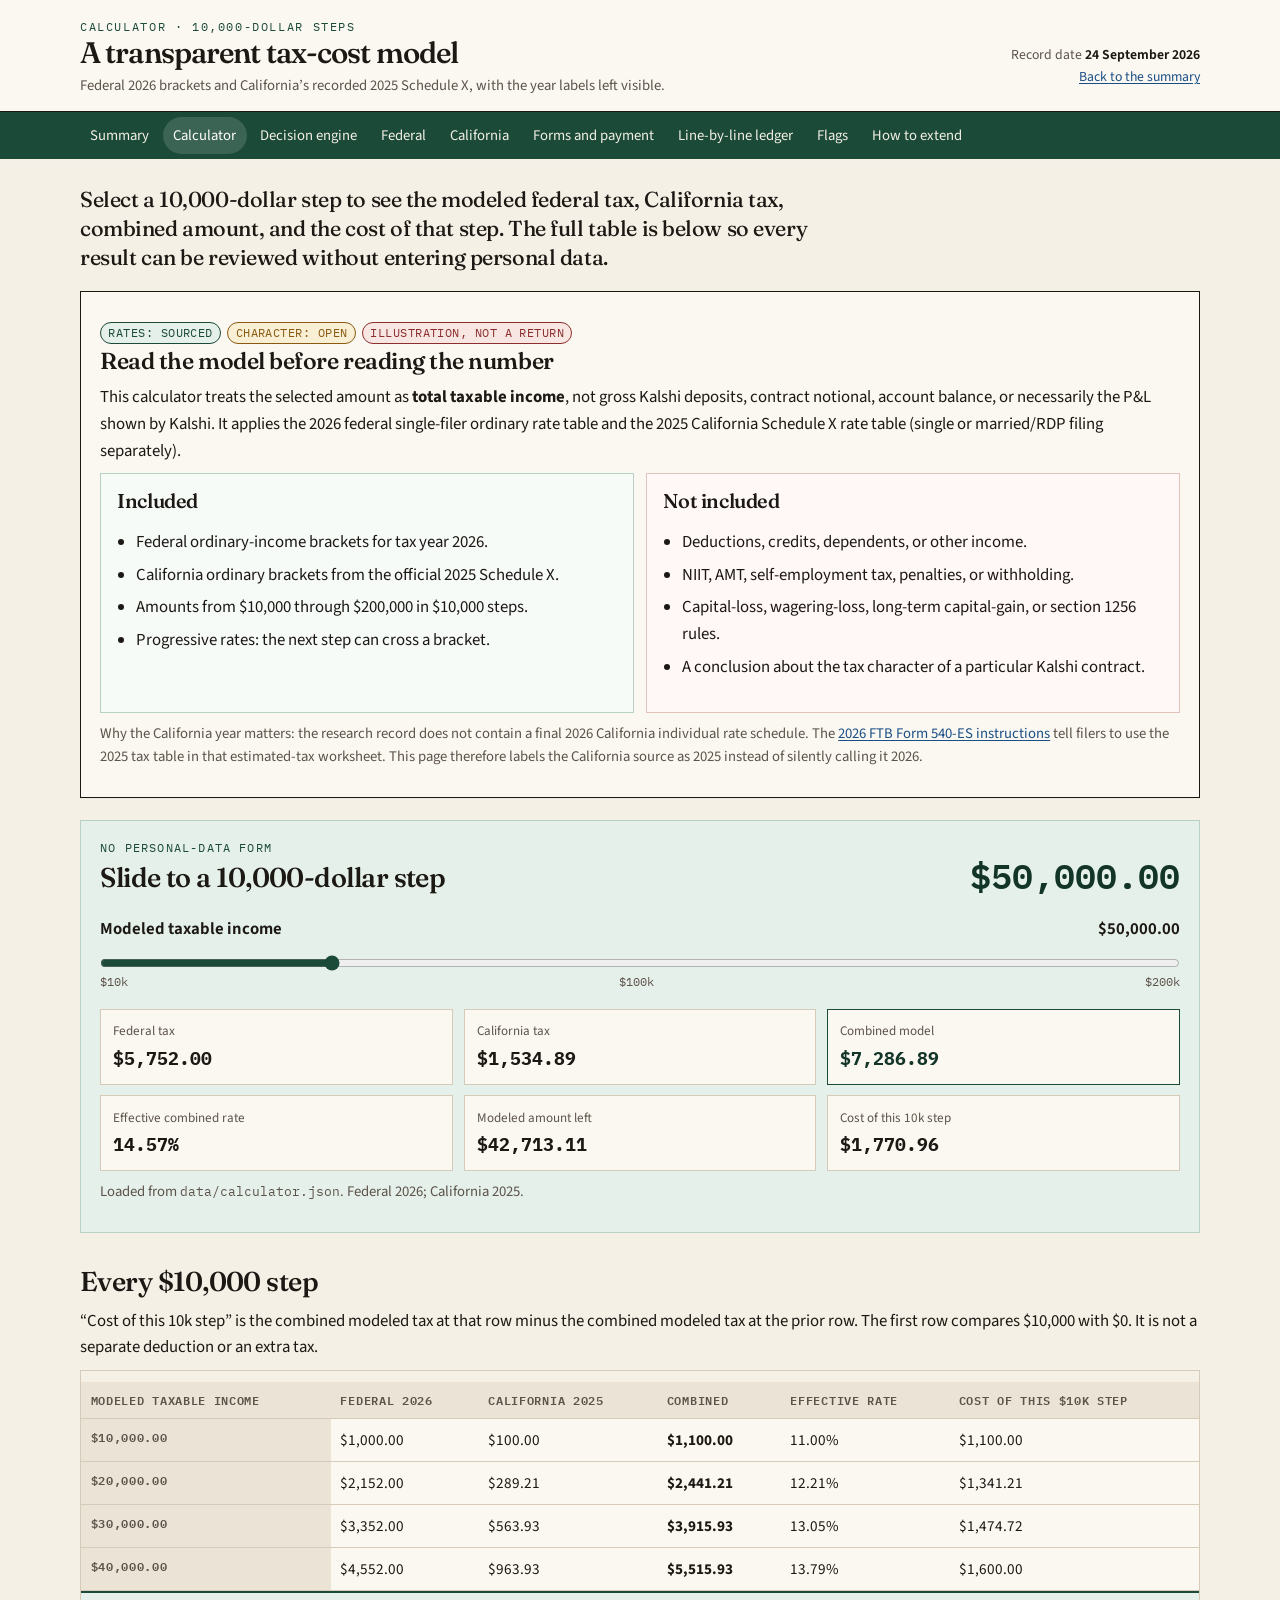
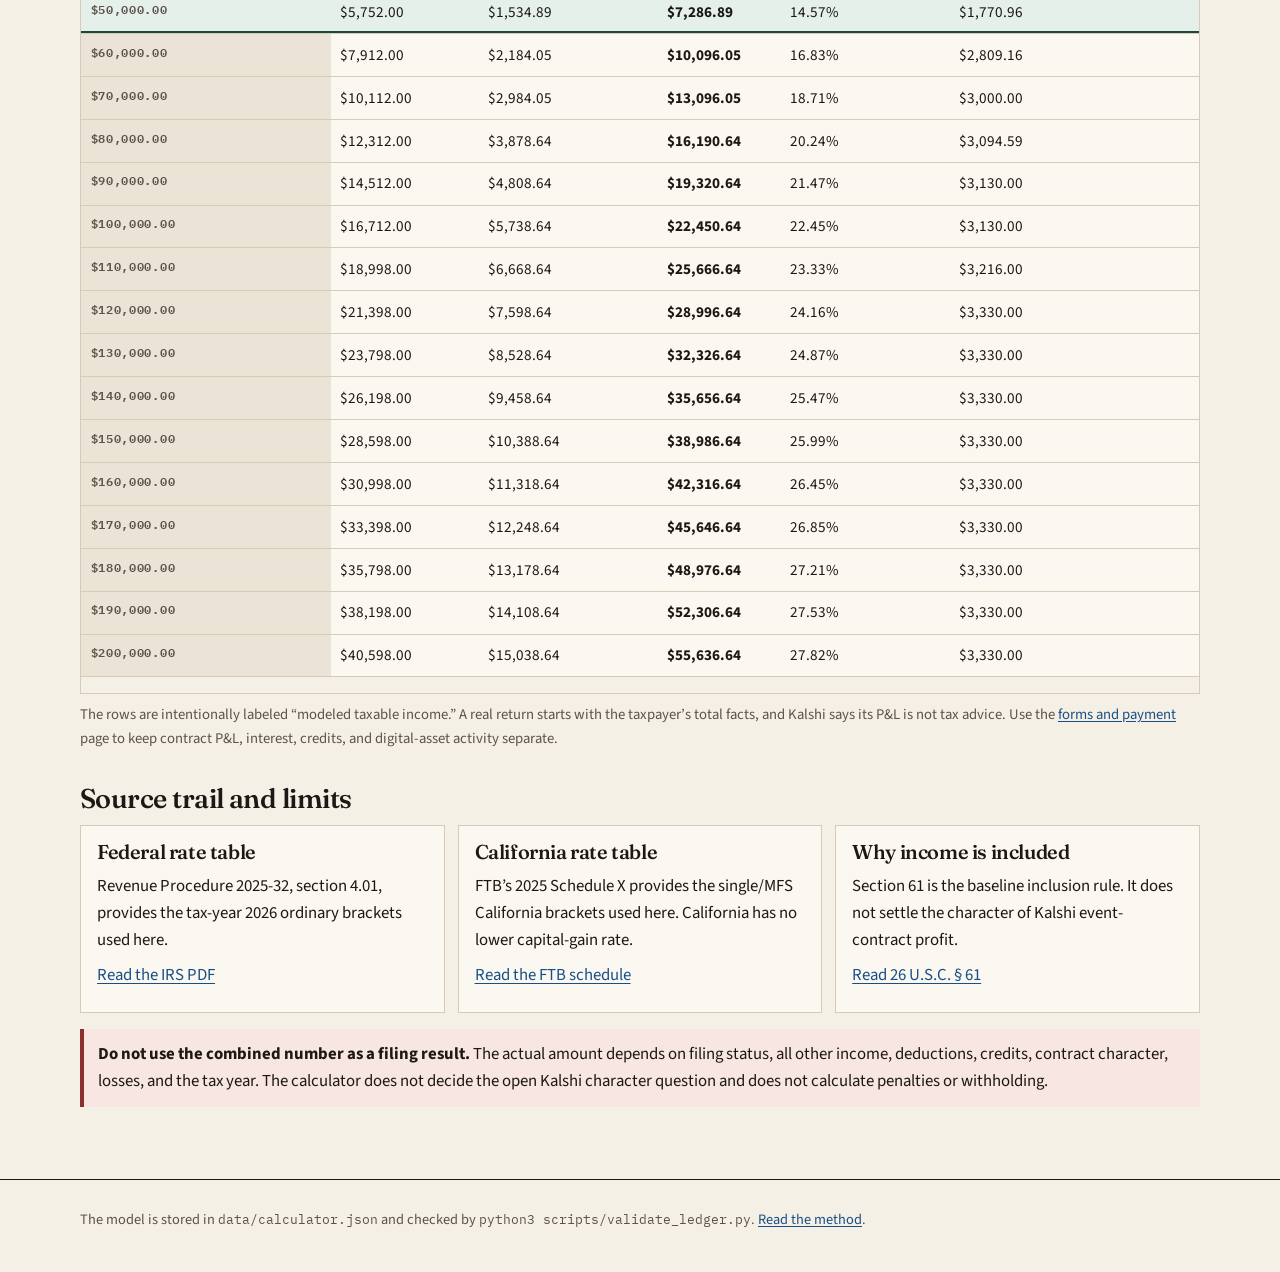
==== calculator.html @ 5991232c "Add sourced $10k tax cost calculator Co-authored-by: arena-agent <297053741+arena-agent@users.norepl" ====
<!DOCTYPE html>
<html lang="en">
<head>
  <meta charset="utf-8">
  <meta name="viewport" content="width=device-width, initial-scale=1">
  <title>Tax cost calculator — TAXKALSHI</title>
  <meta name="description" content="A transparent 10,000-dollar step model of federal and California tax on modeled taxable income from 10,000 through 200,000 dollars, sourced to IRS and California FTB rate tables.">
  <link rel="icon" href="assets/favicon.svg" type="image/svg+xml">
  <link rel="preconnect" href="https://fonts.googleapis.com">
  <link rel="preconnect" href="https://fonts.gstatic.com" crossorigin>
  <link href="https://fonts.googleapis.com/css2?family=Fraunces:opsz,wght@9..144,460;9..144,560&family=IBM+Plex+Mono:wght@400;600&family=Source+Sans+3:wght@400;600;700&display=swap" rel="stylesheet">
  <link rel="stylesheet" href="assets/site.css">
</head>
<body data-page="calculator">
  <a class="skip" href="#main">Skip to content</a>
  <header class="mast">
    <div class="mast-inner">
      <a class="brand" href="index.html">
        <p class="brand-kicker">Calculator · 10,000-dollar steps</p>
        <p class="brand-title">A transparent tax-cost model</p>
        <small>Federal 2026 brackets and California’s recorded 2025 Schedule X, with the year labels left visible.</small>
      </a>
      <p class="record">Record date <strong>24 September 2026</strong><br><a href="index.html">Back to the summary</a></p>
    </div>
  </header>
  <nav class="nav" aria-label="Primary">
    <div class="nav-inner">
      <a href="index.html" data-page="summary">Summary</a>
      <a href="calculator.html" data-page="calculator">Calculator</a>
      <a href="engine.html" data-page="engine">Decision engine</a>
      <a href="federal.html" data-page="federal">Federal</a>
      <a href="california.html" data-page="california">California</a>
      <a href="reporting.html" data-page="reporting">Forms and payment</a>
      <a href="ledger.html" data-page="ledger">Line-by-line ledger</a>
      <a href="flags.html" data-page="flags">Flags</a>
      <a href="method.html" data-page="method">How to extend</a>
    </div>
  </nav>
  <main id="main" class="wrap">
    <p class="lede">Select a 10,000-dollar step to see the modeled federal tax, California tax, combined amount, and the cost of that step. The full table is below so every result can be reviewed without entering personal data.</p>

    <section class="answer" aria-labelledby="model-title">
      <p class="chips"><span class="chip chip-settled">Rates: sourced</span><span class="chip chip-open">Character: open</span><span class="chip chip-flag">Illustration, not a return</span></p>
      <h2 id="model-title">Read the model before reading the number</h2>
      <p>This calculator treats the selected amount as <strong>total taxable income</strong>, not gross Kalshi deposits, contract notional, account balance, or necessarily the P&amp;L shown by Kalshi. It applies the 2026 federal single-filer ordinary rate table and the 2025 California Schedule X rate table (single or married/RDP filing separately).</p>
      <div class="grid-2">
        <div class="card card-settled"><h3>Included</h3><ul class="clean"><li>Federal ordinary-income brackets for tax year 2026.</li><li>California ordinary brackets from the official 2025 Schedule X.</li><li>Amounts from $10,000 through $200,000 in $10,000 steps.</li><li>Progressive rates: the next step can cross a bracket.</li></ul></div>
        <div class="card card-flag"><h3>Not included</h3><ul class="clean"><li>Deductions, credits, dependents, or other income.</li><li>NIIT, AMT, self-employment tax, penalties, or withholding.</li><li>Capital-loss, wagering-loss, long-term capital-gain, or section 1256 rules.</li><li>A conclusion about the tax character of a particular Kalshi contract.</li></ul></div>
      </div>
      <p class="small muted">Why the California year matters: the research record does not contain a final 2026 California individual rate schedule. The <a href="https://www.ftb.ca.gov/forms/2026/2026-540-es-instructions.html">2026 FTB Form 540-ES instructions</a> tell filers to use the 2025 tax table in that estimated-tax worksheet. This page therefore labels the California source as 2025 instead of silently calling it 2026.</p>
    </section>

    <section class="calculator-panel" data-tax-calculator aria-labelledby="selected-title">
      <div class="calculator-head">
        <div>
          <p class="eyebrow">No personal-data form</p>
          <h2 id="selected-title">Slide to a 10,000-dollar step</h2>
        </div>
        <output class="selected-amount" data-selected-amount aria-live="polite">$50,000</output>
      </div>
      <label class="range-label" for="tax-step">Modeled taxable income <span data-selected-label>$50,000</span></label>
      <input id="tax-step" data-amount-slider type="range" min="1" max="20" step="1" value="5">
      <div class="range-scale" aria-hidden="true"><span>$10k</span><span>$100k</span><span>$200k</span></div>
      <div class="metric-grid">
        <div class="metric"><span>Federal tax</span><strong data-federal-tax>$5,752.00</strong></div>
        <div class="metric"><span>California tax</span><strong data-california-tax>$1,534.89</strong></div>
        <div class="metric metric-total"><span>Combined model</span><strong data-combined-tax>$7,286.89</strong></div>
        <div class="metric"><span>Effective combined rate</span><strong data-effective-rate>14.57%</strong></div>
        <div class="metric"><span>Modeled amount left</span><strong data-after-tax>$42,713.11</strong></div>
        <div class="metric"><span>Cost of this 10k step</span><strong data-step-cost>$1,770.96</strong></div>
      </div>
      <p class="small muted" data-calculator-status>Loading the rate table from <code>data/calculator.json</code>…</p>
    </section>

    <h2>Every $10,000 step</h2>
    <p>“Cost of this 10k step” is the combined modeled tax at that row minus the combined modeled tax at the prior row. The first row compares $10,000 with $0. It is not a separate deduction or an extra tax.</p>
    <div class="table-wrap">
      <table class="calculator-table">
        <caption class="sr-only">Modeled tax by taxable income amount</caption>
        <thead><tr><th scope="col">Modeled taxable income</th><th scope="col">Federal 2026</th><th scope="col">California 2025</th><th scope="col">Combined</th><th scope="col">Effective rate</th><th scope="col">Cost of this $10k step</th></tr></thead>
        <tbody data-tax-table>
          <tr data-amount-row data-amount="10000"><th scope="row">$10,000.00</th><td>$1,000.00</td><td>$100.00</td><td><strong>$1,100.00</strong></td><td>11.00%</td><td>$1,100.00</td></tr>
          <tr data-amount-row data-amount="20000"><th scope="row">$20,000.00</th><td>$2,152.00</td><td>$289.21</td><td><strong>$2,441.21</strong></td><td>12.21%</td><td>$1,341.21</td></tr>
          <tr data-amount-row data-amount="30000"><th scope="row">$30,000.00</th><td>$3,352.00</td><td>$563.93</td><td><strong>$3,915.93</strong></td><td>13.05%</td><td>$1,474.72</td></tr>
          <tr data-amount-row data-amount="40000"><th scope="row">$40,000.00</th><td>$4,552.00</td><td>$963.93</td><td><strong>$5,515.93</strong></td><td>13.79%</td><td>$1,600.00</td></tr>
          <tr data-amount-row data-amount="50000"><th scope="row">$50,000.00</th><td>$5,752.00</td><td>$1,534.89</td><td><strong>$7,286.89</strong></td><td>14.57%</td><td>$1,770.96</td></tr>
          <tr data-amount-row data-amount="60000"><th scope="row">$60,000.00</th><td>$7,912.00</td><td>$2,184.05</td><td><strong>$10,096.05</strong></td><td>16.83%</td><td>$2,809.16</td></tr>
          <tr data-amount-row data-amount="70000"><th scope="row">$70,000.00</th><td>$10,112.00</td><td>$2,984.05</td><td><strong>$13,096.05</strong></td><td>18.71%</td><td>$3,000.00</td></tr>
          <tr data-amount-row data-amount="80000"><th scope="row">$80,000.00</th><td>$12,312.00</td><td>$3,878.64</td><td><strong>$16,190.64</strong></td><td>20.24%</td><td>$3,094.59</td></tr>
          <tr data-amount-row data-amount="90000"><th scope="row">$90,000.00</th><td>$14,512.00</td><td>$4,808.64</td><td><strong>$19,320.64</strong></td><td>21.47%</td><td>$3,130.00</td></tr>
          <tr data-amount-row data-amount="100000"><th scope="row">$100,000.00</th><td>$16,712.00</td><td>$5,738.64</td><td><strong>$22,450.64</strong></td><td>22.45%</td><td>$3,130.00</td></tr>
          <tr data-amount-row data-amount="110000"><th scope="row">$110,000.00</th><td>$18,998.00</td><td>$6,668.64</td><td><strong>$25,666.64</strong></td><td>23.33%</td><td>$3,216.00</td></tr>
          <tr data-amount-row data-amount="120000"><th scope="row">$120,000.00</th><td>$21,398.00</td><td>$7,598.64</td><td><strong>$28,996.64</strong></td><td>24.16%</td><td>$3,330.00</td></tr>
          <tr data-amount-row data-amount="130000"><th scope="row">$130,000.00</th><td>$23,798.00</td><td>$8,528.64</td><td><strong>$32,326.64</strong></td><td>24.87%</td><td>$3,330.00</td></tr>
          <tr data-amount-row data-amount="140000"><th scope="row">$140,000.00</th><td>$26,198.00</td><td>$9,458.64</td><td><strong>$35,656.64</strong></td><td>25.47%</td><td>$3,330.00</td></tr>
          <tr data-amount-row data-amount="150000"><th scope="row">$150,000.00</th><td>$28,598.00</td><td>$10,388.64</td><td><strong>$38,986.64</strong></td><td>25.99%</td><td>$3,330.00</td></tr>
          <tr data-amount-row data-amount="160000"><th scope="row">$160,000.00</th><td>$30,998.00</td><td>$11,318.64</td><td><strong>$42,316.64</strong></td><td>26.45%</td><td>$3,330.00</td></tr>
          <tr data-amount-row data-amount="170000"><th scope="row">$170,000.00</th><td>$33,398.00</td><td>$12,248.64</td><td><strong>$45,646.64</strong></td><td>26.85%</td><td>$3,330.00</td></tr>
          <tr data-amount-row data-amount="180000"><th scope="row">$180,000.00</th><td>$35,798.00</td><td>$13,178.64</td><td><strong>$48,976.64</strong></td><td>27.21%</td><td>$3,330.00</td></tr>
          <tr data-amount-row data-amount="190000"><th scope="row">$190,000.00</th><td>$38,198.00</td><td>$14,108.64</td><td><strong>$52,306.64</strong></td><td>27.53%</td><td>$3,330.00</td></tr>
          <tr data-amount-row data-amount="200000"><th scope="row">$200,000.00</th><td>$40,598.00</td><td>$15,038.64</td><td><strong>$55,636.64</strong></td><td>27.82%</td><td>$3,330.00</td></tr>
        </tbody>
      </table>
    </div>
    <p class="small muted">The rows are intentionally labeled “modeled taxable income.” A real return starts with the taxpayer’s total facts, and Kalshi says its P&amp;L is not tax advice. Use the <a href="reporting.html">forms and payment</a> page to keep contract P&amp;L, interest, credits, and digital-asset activity separate.</p>

    <h2>Source trail and limits</h2>
    <div class="grid-3">
      <article class="card"><h3>Federal rate table</h3><p>Revenue Procedure 2025-32, section 4.01, provides the tax-year 2026 ordinary brackets used here.</p><p><a href="https://www.irs.gov/pub/irs-drop/rp-25-32.pdf">Read the IRS PDF</a></p></article>
      <article class="card"><h3>California rate table</h3><p>FTB’s 2025 Schedule X provides the single/MFS California brackets used here. California has no lower capital-gain rate.</p><p><a href="https://www.ftb.ca.gov/forms/2025/2025-540-tax-rate-schedules.pdf">Read the FTB schedule</a></p></article>
      <article class="card"><h3>Why income is included</h3><p>Section 61 is the baseline inclusion rule. It does not settle the character of Kalshi event-contract profit.</p><p><a href="https://www.law.cornell.edu/uscode/text/26/61">Read 26 U.S.C. § 61</a></p></article>
    </div>
    <div class="callout callout-red"><strong>Do not use the combined number as a filing result.</strong> The actual amount depends on filing status, all other income, deductions, credits, contract character, losses, and the tax year. The calculator does not decide the open Kalshi character question and does not calculate penalties or withholding.</div>
  </main>
  <footer class="site"><div class="footer-inner"><p>The model is stored in <code>data/calculator.json</code> and checked by <code>python3 scripts/validate_ledger.py</code>. <a href="method.html">Read the method</a>.</p></div></footer>
  <script src="assets/site.js"></script>
</body>
</html>
---- assets/site.css ----
:root {
  --paper: #f4f0e6;
  --paper-2: #ebe4d6;
  --card: #fbf8f2;
  --ink: #1c1814;
  --muted: #5c534a;
  --rule: #d5cbb8;
  --rule-strong: #1c1814;
  --green: #1b4a38;
  --green-ink: #123528;
  --green-soft: #e5f0ea;
  --amber: #8a5a10;
  --amber-soft: #f8efd4;
  --red: #8b2e2e;
  --red-soft: #f7e6e2;
  --blue: #1d3f66;
  --link: #1a4f86;
  --shadow: 0 1px 0 rgba(28, 24, 20, 0.04);
  --serif: "Fraunces", "Iowan Old Style", "Palatino Linotype", Palatino, Georgia, serif;
  --sans: "Source Sans 3", "Segoe UI", Helvetica, Arial, sans-serif;
  --mono: "IBM Plex Mono", "ui-monospace", "SFMono-Regular", Menlo, Consolas, monospace;
  --max: 1120px;
  --narrow: 760px;
}

* { box-sizing: border-box; }
html { scroll-behavior: smooth; }
body {
  margin: 0;
  background:
    linear-gradient(180deg, rgba(255,255,255,0.35), transparent 180px),
    var(--paper);
  color: var(--ink);
  font-family: var(--sans);
  font-size: 1.05rem;
  line-height: 1.6;
}
img { max-width: 100%; }
a { color: var(--link); text-underline-offset: 0.16em; }
a:hover { color: var(--green-ink); }
:focus-visible {
  outline: 2px solid var(--green);
  outline-offset: 3px;
}

.skip {
  position: absolute;
  left: 0.75rem;
  top: -3rem;
  background: var(--ink);
  color: var(--paper);
  padding: 0.4rem 0.7rem;
  z-index: 20;
}
.skip:focus { top: 0.75rem; }

.mast {
  border-bottom: 1px solid var(--rule-strong);
  background: var(--card);
}
.mast-inner, .nav-inner, .wrap {
  width: min(var(--max), calc(100% - 2rem));
  margin: 0 auto;
}
.mast-inner {
  display: flex;
  justify-content: space-between;
  gap: 1rem;
  align-items: flex-end;
  padding: 1.1rem 0 0.85rem;
}
.brand {
  text-decoration: none;
  color: inherit;
}
.brand-kicker {
  font-family: var(--mono);
  font-size: 0.72rem;
  letter-spacing: 0.14em;
  text-transform: uppercase;
  color: var(--green);
  margin: 0 0 0.15rem;
}
.brand h1, .brand-title {
  font-family: var(--serif);
  font-weight: 560;
  font-size: 1.85rem;
  letter-spacing: -0.03em;
  margin: 0;
  line-height: 1;
}
.brand small {
  display: block;
  margin-top: 0.35rem;
  color: var(--muted);
  font-size: 0.92rem;
}
.record {
  text-align: right;
  font-size: 0.86rem;
  color: var(--muted);
}
.record strong { color: var(--ink); font-weight: 650; }

.nav {
  background: var(--green);
  color: #f4f0e6;
}
.nav-inner {
  display: flex;
  flex-wrap: wrap;
  gap: 0.15rem 0.2rem;
  padding: 0.35rem 0;
}
.nav a {
  color: #f4f0e6;
  text-decoration: none;
  font-size: 0.92rem;
  padding: 0.4rem 0.65rem;
  border-radius: 999px;
}
.nav a:hover, .nav a[aria-current="page"] {
  background: rgba(255,255,255,0.14);
  color: white;
}

.wrap { padding: 1.6rem 0 3.5rem; }
.lede {
  font-family: var(--serif);
  font-size: 1.35rem;
  font-weight: 460;
  line-height: 1.35;
  letter-spacing: -0.02em;
  max-width: 46rem;
  margin: 0 0 1.2rem;
}

.answer {
  background: var(--card);
  border: 1px solid var(--rule-strong);
  box-shadow: var(--shadow);
  padding: 1.15rem 1.2rem 1.2rem;
  margin: 0 0 1.4rem;
}
.answer h2 {
  font-family: var(--serif);
  font-size: 1.45rem;
  font-weight: 560;
  margin: 0 0 0.55rem;
  letter-spacing: -0.02em;
}
.chips { display: flex; flex-wrap: wrap; gap: 0.4rem; margin: 0.7rem 0 0.2rem; }
.chip, .status {
  display: inline-flex;
  align-items: center;
  gap: 0.35rem;
  font-family: var(--mono);
  font-size: 0.72rem;
  letter-spacing: 0.04em;
  text-transform: uppercase;
  border: 1px solid currentColor;
  padding: 0.12rem 0.45rem;
  border-radius: 999px;
  line-height: 1.4;
}
.status-settled, .chip-settled { color: var(--green); background: var(--green-soft); }
.status-open, .chip-open { color: var(--amber); background: var(--amber-soft); }
.status-flag, .chip-flag { color: var(--red); background: var(--red-soft); }
.status-supported { color: var(--blue); background: #e7eef6; }
.status-rejected { color: #5c534a; background: var(--paper-2); }

h2, h3, h4 { font-family: var(--serif); font-weight: 560; letter-spacing: -0.02em; line-height: 1.2; }
h2 { font-size: 1.7rem; margin: 2rem 0 0.6rem; }
h3 { font-size: 1.25rem; margin: 1.4rem 0 0.4rem; }
h4 { font-size: 1.05rem; margin: 1rem 0 0.3rem; }
p { margin: 0.55rem 0; }
.muted { color: var(--muted); }
.small { font-size: 0.92rem; }

.grid-2, .grid-3 {
  display: grid;
  gap: 0.8rem;
}
.grid-2 { grid-template-columns: repeat(2, minmax(0, 1fr)); }
.grid-3 { grid-template-columns: repeat(3, minmax(0, 1fr)); }
@media (max-width: 860px) {
  .grid-2, .grid-3 { grid-template-columns: 1fr; }
  .record { text-align: left; }
  .mast-inner { flex-direction: column; align-items: flex-start; }
}

.card {
  background: var(--card);
  border: 1px solid var(--rule);
  padding: 0.9rem 1rem;
}
.card h3 { margin-top: 0; }
.card-flag { border-color: #e2c2ba; background: #fff8f6; }
.card-open { border-color: #e4d3a8; background: #fffaf0; }
.card-settled { border-color: #b7d2c4; background: #f7fbf8; }

table {
  width: 100%;
  border-collapse: collapse;
  background: var(--card);
  font-size: 0.95rem;
  margin: 0.7rem 0 1rem;
}
th, td {
  text-align: left;
  vertical-align: top;
  border-bottom: 1px solid var(--rule);
  padding: 0.55rem 0.6rem;
}
th {
  font-family: var(--mono);
  font-size: 0.72rem;
  letter-spacing: 0.06em;
  text-transform: uppercase;
  color: var(--muted);
  background: var(--paper-2);
  font-weight: 600;
}
.table-wrap { overflow-x: auto; border: 1px solid var(--rule); }

blockquote {
  margin: 0.8rem 0;
  padding: 0.2rem 0 0.2rem 0.9rem;
  border-left: 3px solid var(--green);
  color: var(--ink);
}
blockquote p { margin: 0.3rem 0; }
cite { display: block; margin-top: 0.35rem; font-style: normal; font-size: 0.88rem; color: var(--muted); }

.seat {
  border-top: 1px solid var(--rule);
  padding: 0.8rem 0;
}
.seat-head {
  display: flex;
  justify-content: space-between;
  gap: 0.6rem;
  align-items: baseline;
  flex-wrap: wrap;
}
.seat-name { font-weight: 700; }
.vote {
  font-family: var(--mono);
  font-size: 0.75rem;
  letter-spacing: 0.05em;
  text-transform: uppercase;
}
.vote-agree { color: var(--green); }
.vote-dissent { color: var(--red); }
.vote-insufficient { color: var(--amber); }
.vote-open { color: var(--muted); }

.callout {
  border-left: 4px solid var(--amber);
  background: var(--amber-soft);
  padding: 0.75rem 0.9rem;
  margin: 1rem 0;
}
.callout-red { border-left-color: var(--red); background: var(--red-soft); }
.callout-green { border-left-color: var(--green); background: var(--green-soft); }

ol.steps, ul.clean { padding-left: 1.15rem; }
ul.clean li, ol.steps li { margin: 0.35rem 0; }

footer.site {
  border-top: 1px solid var(--rule-strong);
  padding: 1.2rem 0 2rem;
  color: var(--muted);
  font-size: 0.9rem;
}
.footer-inner { width: min(var(--max), calc(100% - 2rem)); margin: 0 auto; }

code, .mono { font-family: var(--mono); font-size: 0.88em; }
.toc {
  display: flex;
  flex-wrap: wrap;
  gap: 0.4rem 0.8rem;
  margin: 0.4rem 0 1rem;
  font-size: 0.92rem;
}
hr.rule { border: 0; border-top: 1px solid var(--rule); margin: 1.4rem 0; }

.feed-item {
  display: grid;
  grid-template-columns: 7.2rem 1fr;
  gap: 0.8rem;
  border-top: 1px solid var(--rule);
  padding: 0.7rem 0;
}
.feed-date { font-family: var(--mono); font-size: 0.8rem; color: var(--muted); }
@media (max-width: 640px) {
  .feed-item { grid-template-columns: 1fr; gap: 0.15rem; }
}

.filter-row { display: flex; flex-wrap: wrap; gap: 0.4rem; margin: 0.6rem 0 1rem; }
.filter-row button, .btn {
  font: inherit;
  background: var(--card);
  border: 1px solid var(--rule-strong);
  padding: 0.28rem 0.6rem;
  cursor: pointer;
  color: var(--ink);
}
.filter-row button[aria-pressed="true"], .btn-on {
  background: var(--green);
  color: #f4f0e6;
  border-color: var(--green);
}
input[type="search"] {
  font: inherit;
  padding: 0.4rem 0.55rem;
  border: 1px solid var(--rule-strong);
  background: white;
  width: min(100%, 28rem);
}

.disclaimer {
  font-size: 0.9rem;
  color: var(--muted);
  border-top: 1px solid var(--rule);
  margin-top: 1.5rem;
  padding-top: 0.8rem;
}

/* Calculator */
.eyebrow {
  margin: 0 0 0.15rem;
  color: var(--green);
  font-family: var(--mono);
  font-size: 0.74rem;
  letter-spacing: 0.1em;
  text-transform: uppercase;
}
.calculator-panel {
  background: var(--green-soft);
  border: 1px solid #b7d2c4;
  padding: 1.15rem 1.2rem 1.25rem;
  margin: 1.4rem 0 1.8rem;
}
.calculator-head {
  display: flex;
  align-items: end;
  justify-content: space-between;
  gap: 1rem;
}
.calculator-head h2 { margin-top: 0; }
.selected-amount {
  color: var(--green-ink);
  font-family: var(--mono);
  font-size: clamp(1.45rem, 4vw, 2.2rem);
  font-weight: 600;
  white-space: nowrap;
}
.range-label {
  display: flex;
  justify-content: space-between;
  gap: 1rem;
  font-weight: 650;
  margin: 0.8rem 0 0.2rem;
}
[data-amount-slider] {
  display: block;
  width: 100%;
  accent-color: var(--green);
  cursor: pointer;
  margin: 0.8rem 0 0.1rem;
}
.range-scale {
  display: flex;
  justify-content: space-between;
  color: var(--muted);
  font-family: var(--mono);
  font-size: 0.72rem;
}
.metric-grid {
  display: grid;
  grid-template-columns: repeat(3, minmax(0, 1fr));
  gap: 0.65rem;
  margin-top: 1.1rem;
}
.metric {
  background: var(--card);
  border: 1px solid var(--rule);
  padding: 0.7rem 0.75rem;
  min-width: 0;
}
.metric span {
  display: block;
  color: var(--muted);
  font-size: 0.82rem;
}
.metric strong {
  display: block;
  color: var(--ink);
  font-family: var(--mono);
  font-size: 1.1rem;
  margin-top: 0.15rem;
}
.metric-total { border-color: var(--green); }
.metric-total strong { color: var(--green-ink); }
.calculator-table tr.is-selected td,
.calculator-table tr.is-selected th {
  background: var(--green-soft);
  box-shadow: inset 0 2px 0 var(--green), inset 0 -2px 0 var(--green);
}
.calculator-table td, .calculator-table th { white-space: nowrap; }
.sr-only {
  position: absolute;
  width: 1px;
  height: 1px;
  padding: 0;
  margin: -1px;
  overflow: hidden;
  clip: rect(0, 0, 0, 0);
  white-space: nowrap;
  border: 0;
}
@media (max-width: 760px) {
  .metric-grid { grid-template-columns: repeat(2, minmax(0, 1fr)); }
}
@media (max-width: 480px) {
  .calculator-head { align-items: flex-start; flex-direction: column; gap: 0.2rem; }
  .range-label { display: block; }
  .range-label span { display: block; font-family: var(--mono); font-size: 0.9rem; margin-top: 0.15rem; }
  .metric-grid { grid-template-columns: 1fr; }
}
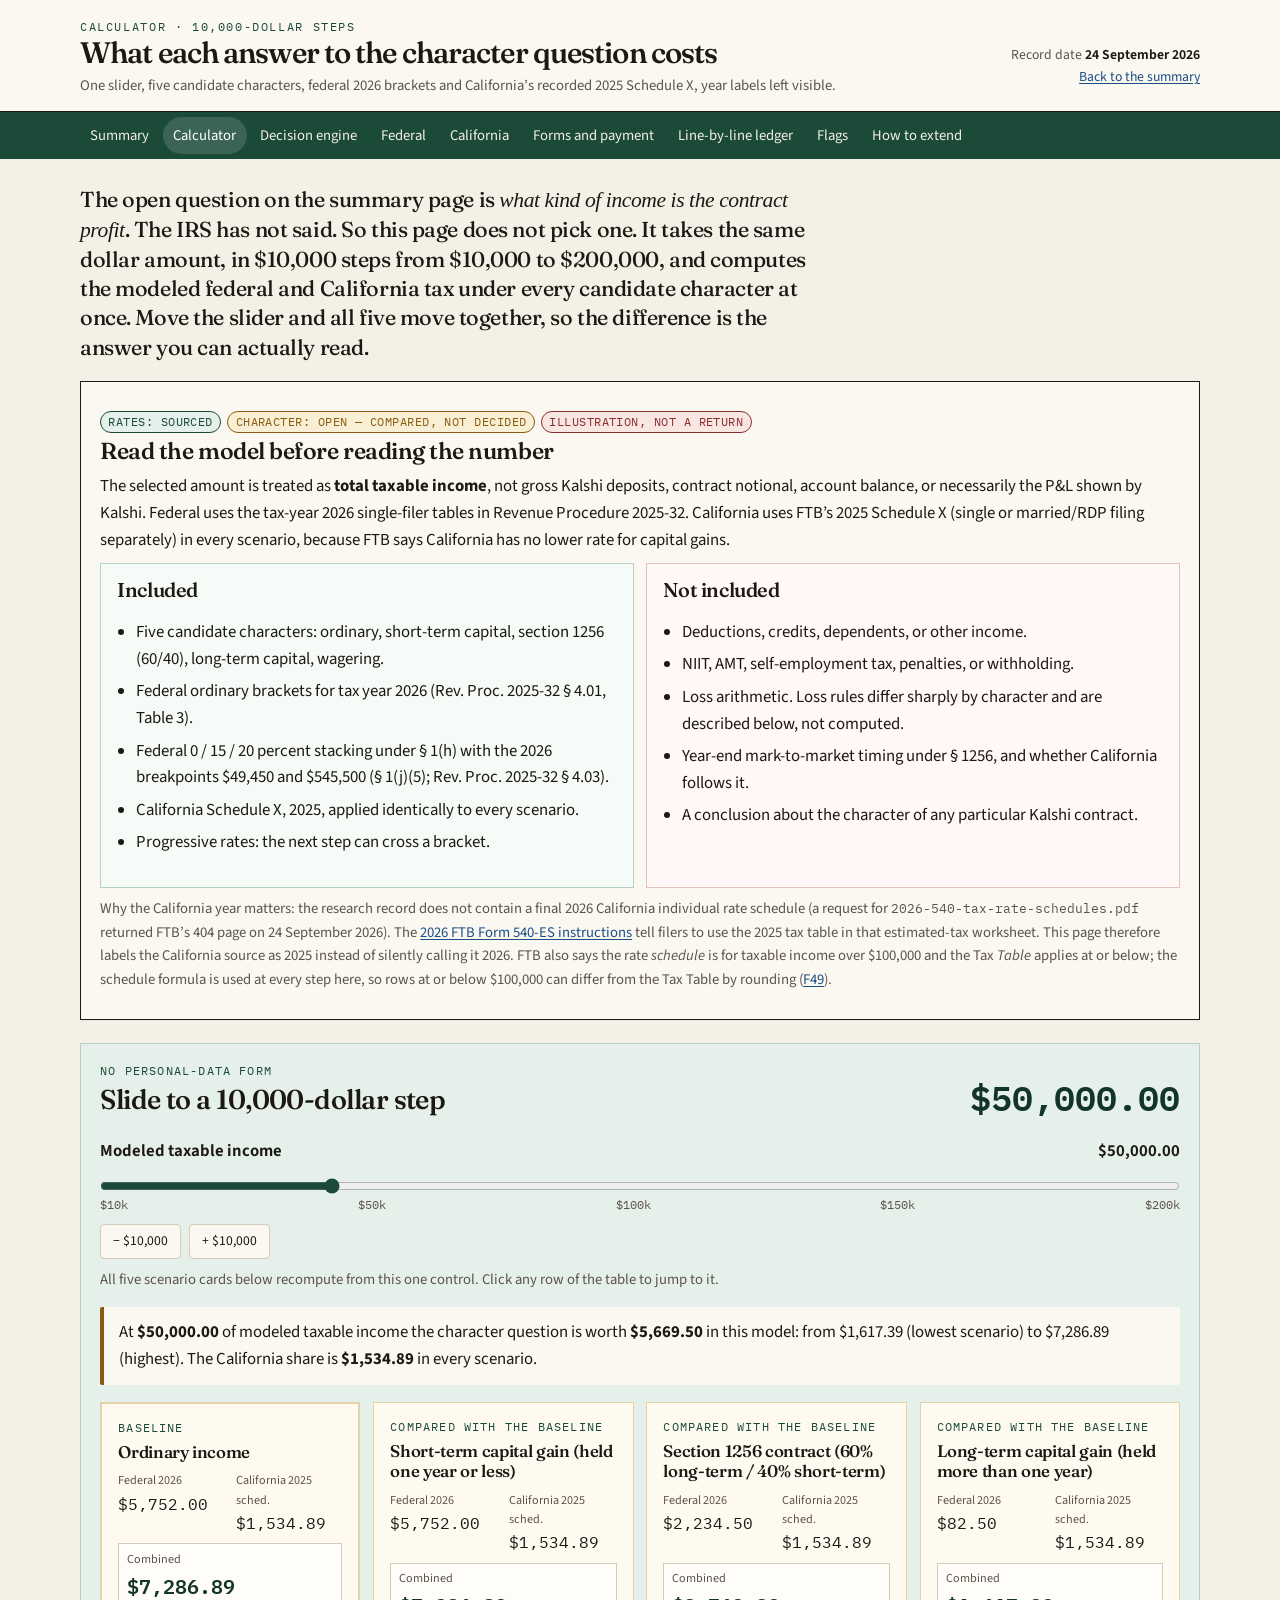
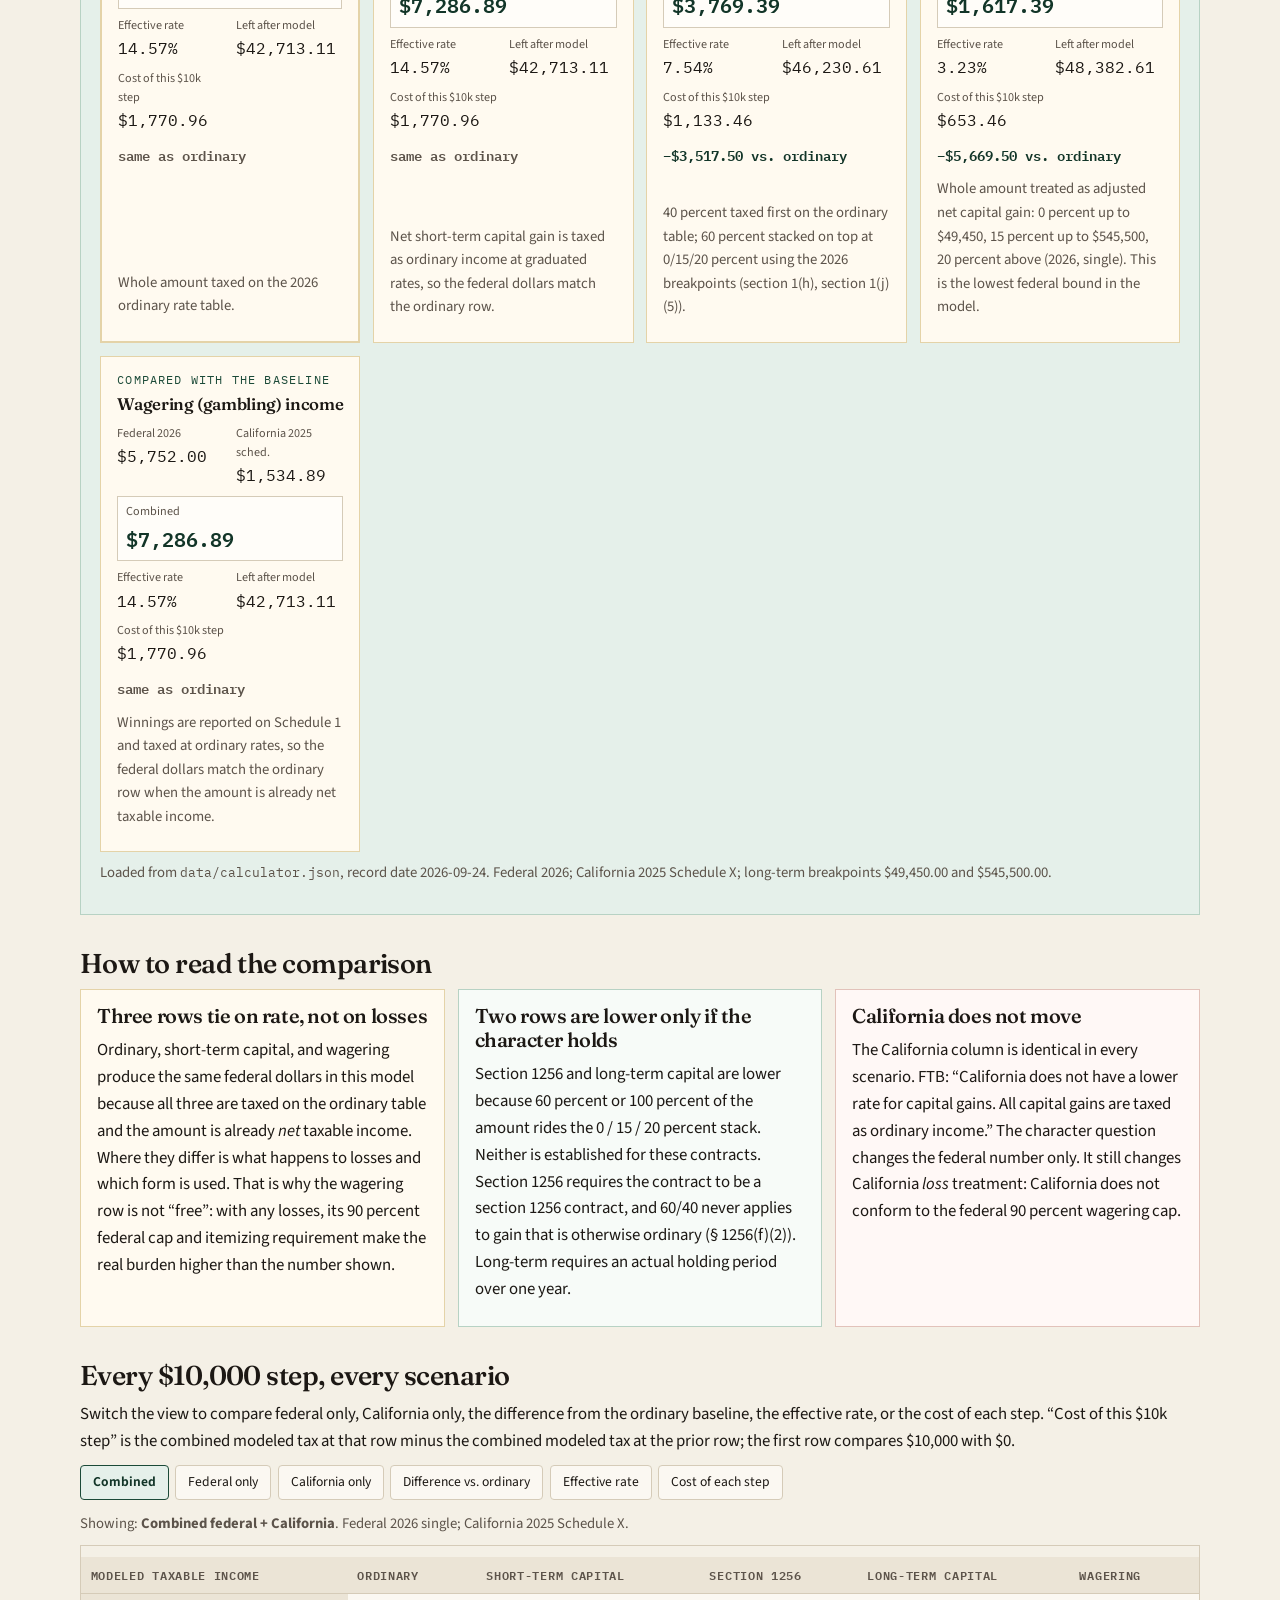
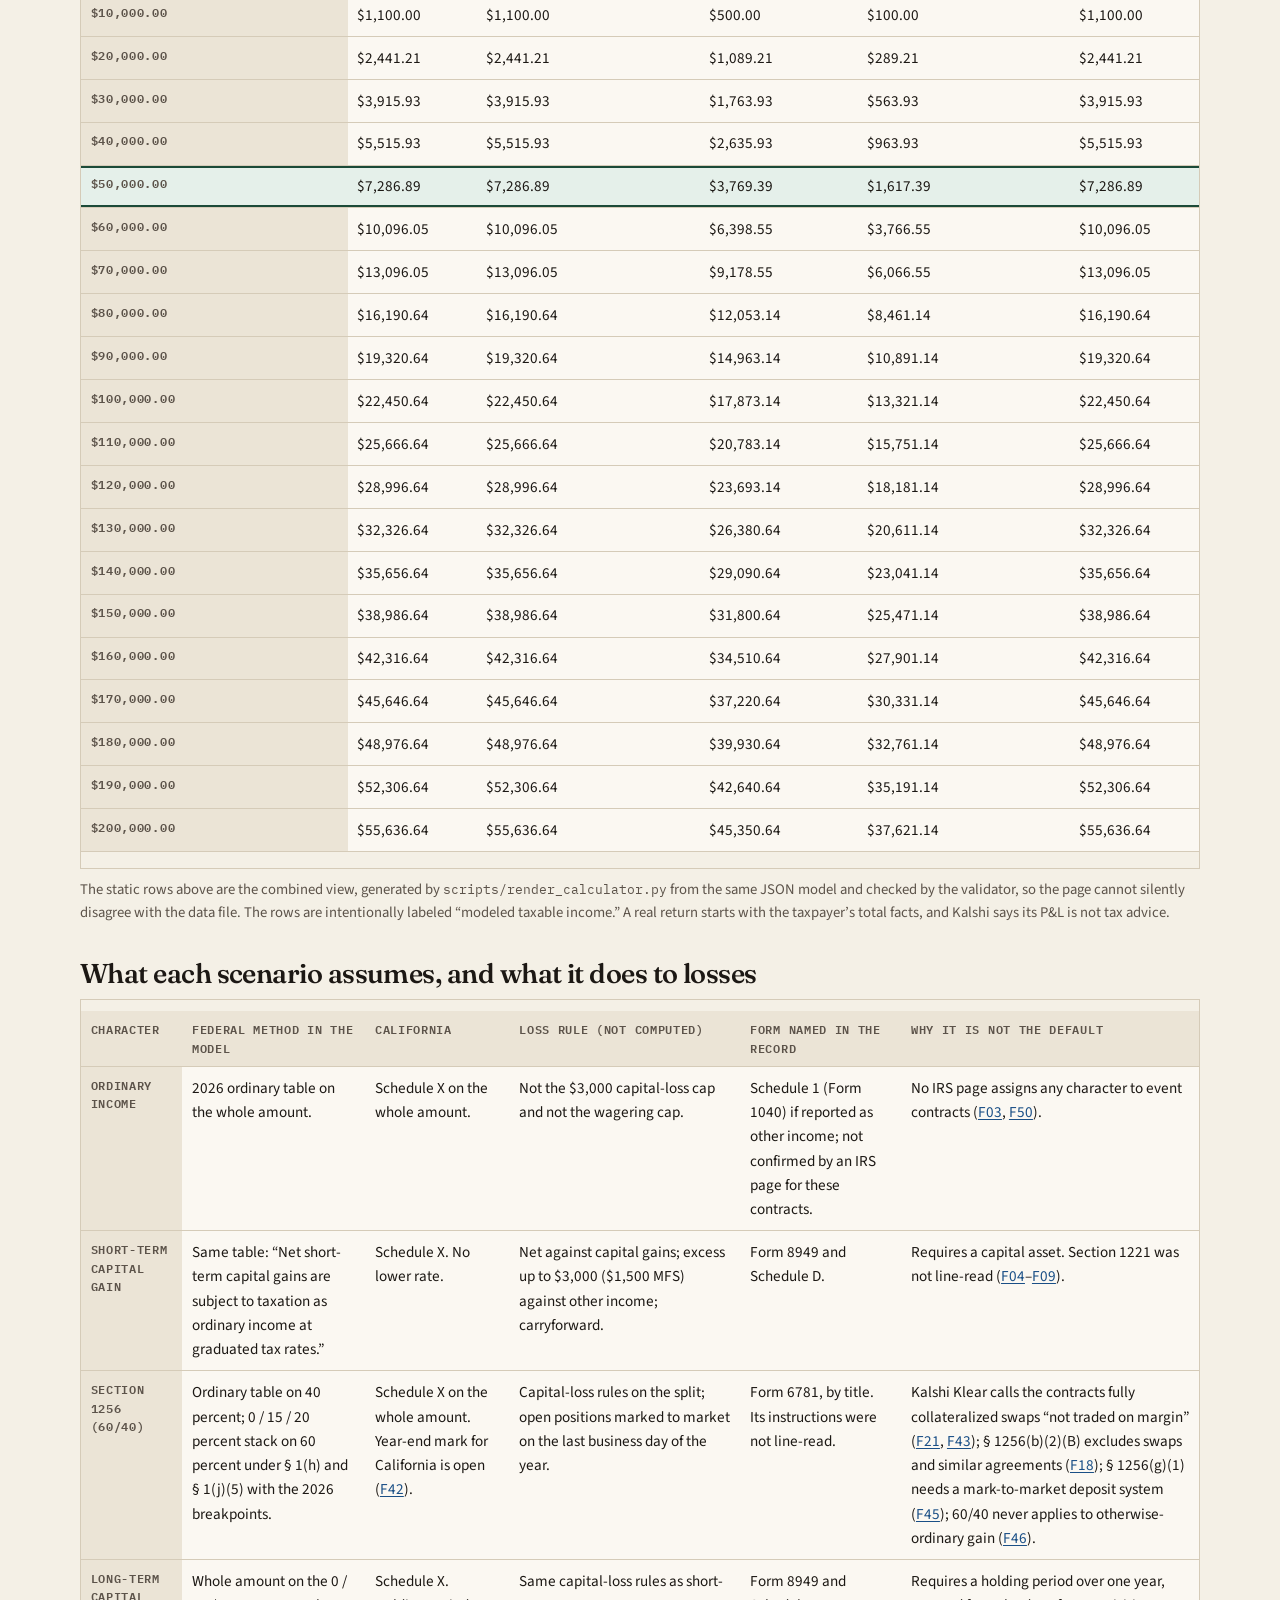
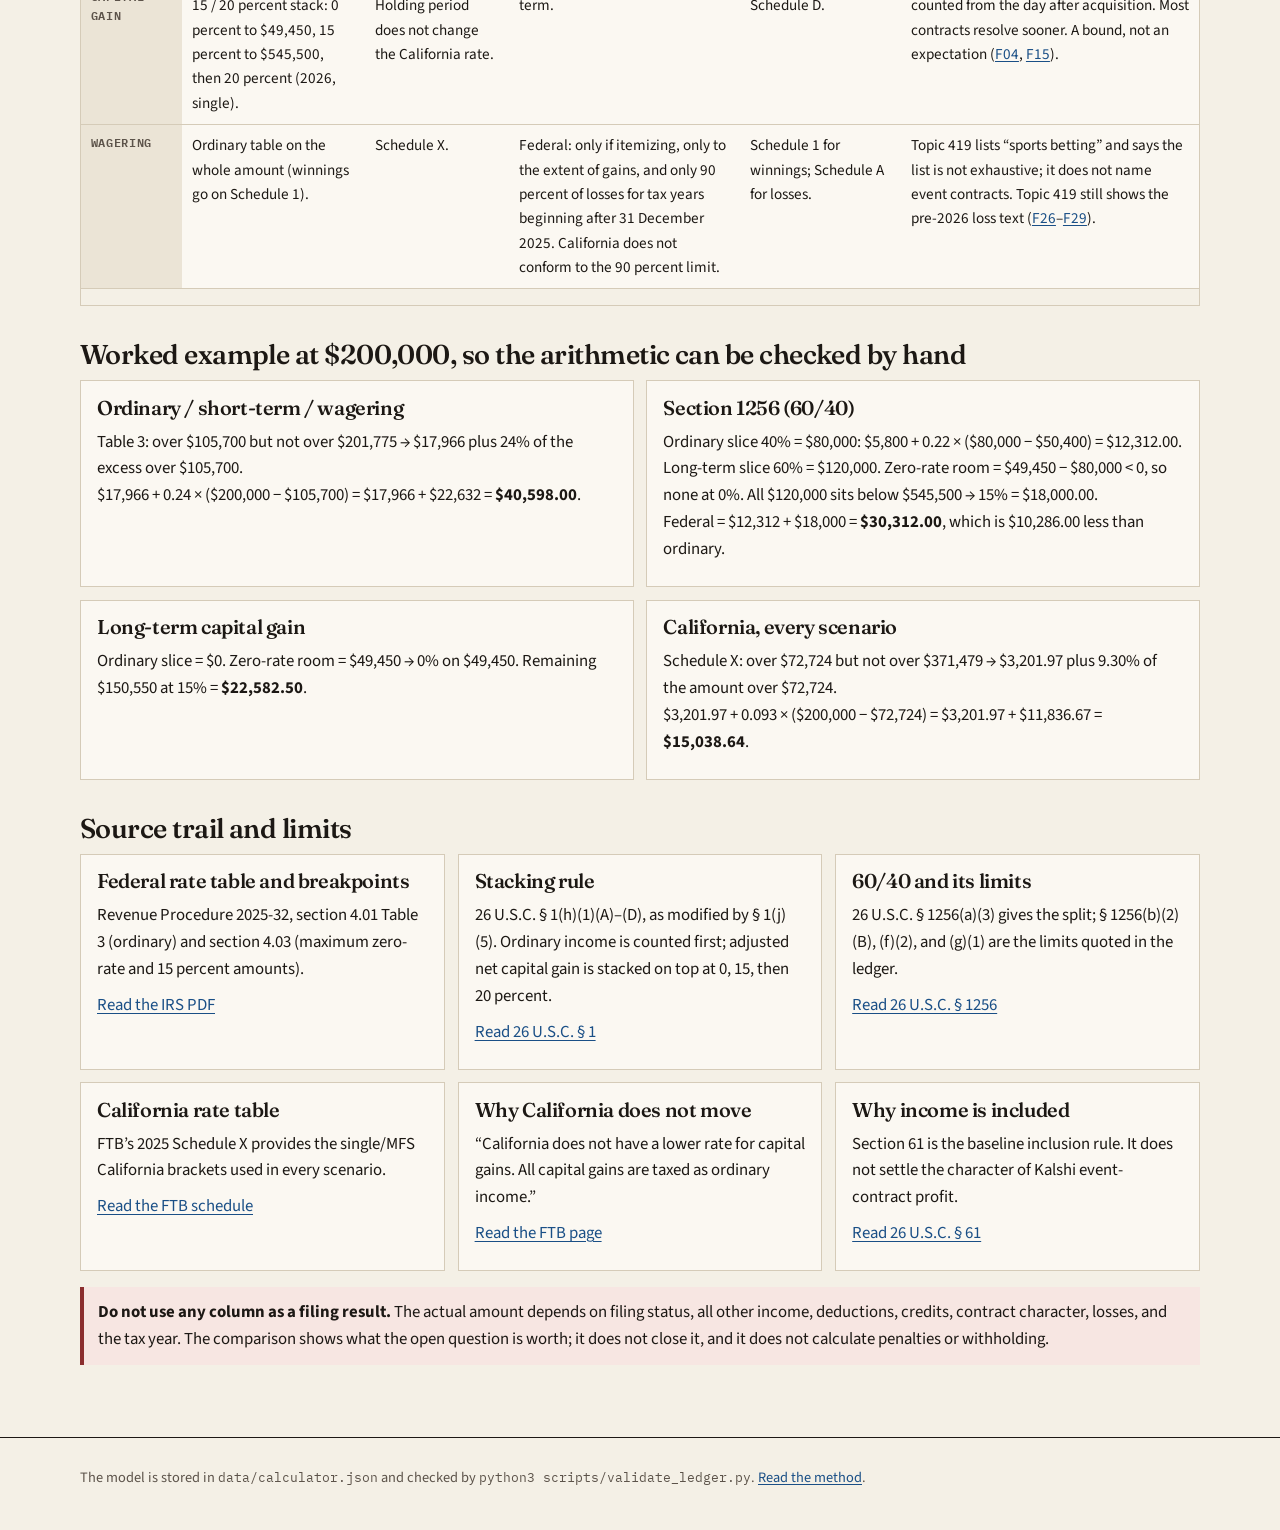
==== commit 65a6a893: "Calculator: compare every candidate character from one slider - Five scenarios (ordinary, short-term" ====
--- a/calculator.html
+++ b/calculator.html
@@ -4,7 +4,7 @@
   <meta charset="utf-8">
   <meta name="viewport" content="width=device-width, initial-scale=1">
   <title>Tax cost calculator — TAXKALSHI</title>
-  <meta name="description" content="A transparent 10,000-dollar step model of federal and California tax on modeled taxable income from 10,000 through 200,000 dollars, sourced to IRS and California FTB rate tables.">
+  <meta name="description" content="A transparent 10,000-dollar step model of federal and California tax from 10,000 through 200,000 dollars, computed side by side under every candidate tax character of Kalshi event-contract profit, sourced to IRS, the Internal Revenue Code, and California FTB rate tables.">
   <link rel="icon" href="assets/favicon.svg" type="image/svg+xml">
   <link rel="preconnect" href="https://fonts.googleapis.com">
   <link rel="preconnect" href="https://fonts.gstatic.com" crossorigin>
@@ -17,8 +17,8 @@
     <div class="mast-inner">
       <a class="brand" href="index.html">
         <p class="brand-kicker">Calculator · 10,000-dollar steps</p>
-        <p class="brand-title">A transparent tax-cost model</p>
-        <small>Federal 2026 brackets and California’s recorded 2025 Schedule X, with the year labels left visible.</small>
+        <p class="brand-title">What each answer to the character question costs</p>
+        <small>One slider, five candidate characters, federal 2026 brackets and California’s recorded 2025 Schedule X, year labels left visible.</small>
       </a>
       <p class="record">Record date <strong>24 September 2026</strong><br><a href="index.html">Back to the summary</a></p>
     </div>
@@ -37,17 +37,17 @@
     </div>
   </nav>
   <main id="main" class="wrap">
-    <p class="lede">Select a 10,000-dollar step to see the modeled federal tax, California tax, combined amount, and the cost of that step. The full table is below so every result can be reviewed without entering personal data.</p>
+    <p class="lede">The open question on the summary page is <em>what kind of income is the contract profit</em>. The IRS has not said. So this page does not pick one. It takes the same dollar amount, in $10,000 steps from $10,000 to $200,000, and computes the modeled federal and California tax under every candidate character at once. Move the slider and all five move together, so the difference is the answer you can actually read.</p>
 
     <section class="answer" aria-labelledby="model-title">
-      <p class="chips"><span class="chip chip-settled">Rates: sourced</span><span class="chip chip-open">Character: open</span><span class="chip chip-flag">Illustration, not a return</span></p>
+      <p class="chips"><span class="chip chip-settled">Rates: sourced</span><span class="chip chip-open">Character: open — compared, not decided</span><span class="chip chip-flag">Illustration, not a return</span></p>
       <h2 id="model-title">Read the model before reading the number</h2>
-      <p>This calculator treats the selected amount as <strong>total taxable income</strong>, not gross Kalshi deposits, contract notional, account balance, or necessarily the P&amp;L shown by Kalshi. It applies the 2026 federal single-filer ordinary rate table and the 2025 California Schedule X rate table (single or married/RDP filing separately).</p>
+      <p>The selected amount is treated as <strong>total taxable income</strong>, not gross Kalshi deposits, contract notional, account balance, or necessarily the P&amp;L shown by Kalshi. Federal uses the tax-year 2026 single-filer tables in Revenue Procedure 2025-32. California uses FTB’s 2025 Schedule X (single or married/RDP filing separately) in every scenario, because FTB says California has no lower rate for capital gains.</p>
       <div class="grid-2">
-        <div class="card card-settled"><h3>Included</h3><ul class="clean"><li>Federal ordinary-income brackets for tax year 2026.</li><li>California ordinary brackets from the official 2025 Schedule X.</li><li>Amounts from $10,000 through $200,000 in $10,000 steps.</li><li>Progressive rates: the next step can cross a bracket.</li></ul></div>
-        <div class="card card-flag"><h3>Not included</h3><ul class="clean"><li>Deductions, credits, dependents, or other income.</li><li>NIIT, AMT, self-employment tax, penalties, or withholding.</li><li>Capital-loss, wagering-loss, long-term capital-gain, or section 1256 rules.</li><li>A conclusion about the tax character of a particular Kalshi contract.</li></ul></div>
+        <div class="card card-settled"><h3>Included</h3><ul class="clean"><li>Five candidate characters: ordinary, short-term capital, section 1256 (60/40), long-term capital, wagering.</li><li>Federal ordinary brackets for tax year 2026 (Rev. Proc. 2025-32 § 4.01, Table 3).</li><li>Federal 0 / 15 / 20 percent stacking under § 1(h) with the 2026 breakpoints $49,450 and $545,500 (§ 1(j)(5); Rev. Proc. 2025-32 § 4.03).</li><li>California Schedule X, 2025, applied identically to every scenario.</li><li>Progressive rates: the next step can cross a bracket.</li></ul></div>
+        <div class="card card-flag"><h3>Not included</h3><ul class="clean"><li>Deductions, credits, dependents, or other income.</li><li>NIIT, AMT, self-employment tax, penalties, or withholding.</li><li>Loss arithmetic. Loss rules differ sharply by character and are described below, not computed.</li><li>Year-end mark-to-market timing under § 1256, and whether California follows it.</li><li>A conclusion about the character of any particular Kalshi contract.</li></ul></div>
       </div>
-      <p class="small muted">Why the California year matters: the research record does not contain a final 2026 California individual rate schedule. The <a href="https://www.ftb.ca.gov/forms/2026/2026-540-es-instructions.html">2026 FTB Form 540-ES instructions</a> tell filers to use the 2025 tax table in that estimated-tax worksheet. This page therefore labels the California source as 2025 instead of silently calling it 2026.</p>
+      <p class="small muted">Why the California year matters: the research record does not contain a final 2026 California individual rate schedule (a request for <code>2026-540-tax-rate-schedules.pdf</code> returned FTB’s 404 page on 24 September 2026). The <a href="https://www.ftb.ca.gov/forms/2026/2026-540-es-instructions.html">2026 FTB Form 540-ES instructions</a> tell filers to use the 2025 tax table in that estimated-tax worksheet. This page therefore labels the California source as 2025 instead of silently calling it 2026. FTB also says the rate <em>schedule</em> is for taxable income over $100,000 and the Tax <em>Table</em> applies at or below; the schedule formula is used at every step here, so rows at or below $100,000 can differ from the Tax Table by rounding (<a href="ledger.html#F49">F49</a>).</p>
     </section>
 
     <section class="calculator-panel" data-tax-calculator aria-labelledby="selected-title">
@@ -56,61 +56,110 @@
           <p class="eyebrow">No personal-data form</p>
           <h2 id="selected-title">Slide to a 10,000-dollar step</h2>
         </div>
-        <output class="selected-amount" data-selected-amount aria-live="polite">$50,000</output>
+        <output class="selected-amount" data-selected-amount aria-live="polite">$50,000.00</output>
       </div>
-      <label class="range-label" for="tax-step">Modeled taxable income <span data-selected-label>$50,000</span></label>
-      <input id="tax-step" data-amount-slider type="range" min="1" max="20" step="1" value="5">
-      <div class="range-scale" aria-hidden="true"><span>$10k</span><span>$100k</span><span>$200k</span></div>
-      <div class="metric-grid">
-        <div class="metric"><span>Federal tax</span><strong data-federal-tax>$5,752.00</strong></div>
-        <div class="metric"><span>California tax</span><strong data-california-tax>$1,534.89</strong></div>
-        <div class="metric metric-total"><span>Combined model</span><strong data-combined-tax>$7,286.89</strong></div>
-        <div class="metric"><span>Effective combined rate</span><strong data-effective-rate>14.57%</strong></div>
-        <div class="metric"><span>Modeled amount left</span><strong data-after-tax>$42,713.11</strong></div>
-        <div class="metric"><span>Cost of this 10k step</span><strong data-step-cost>$1,770.96</strong></div>
+      <label class="range-label" for="tax-step">Modeled taxable income <span data-selected-label>$50,000.00</span></label>
+      <input id="tax-step" data-amount-slider type="range" min="1" max="20" step="1" value="5" aria-describedby="slider-help">
+      <div class="range-scale" aria-hidden="true"><span>$10k</span><span>$50k</span><span>$100k</span><span>$150k</span><span>$200k</span></div>
+      <div class="step-buttons"><button type="button" data-step-button="-1" aria-label="Previous 10,000-dollar step">− $10,000</button><button type="button" data-step-button="1" aria-label="Next 10,000-dollar step">+ $10,000</button></div>
+      <p id="slider-help" class="small muted">All five scenario cards below recompute from this one control. Click any row of the table to jump to it.</p>
+      <p class="scenario-spread" data-scenario-spread aria-live="polite">At <strong>$50,000.00</strong> of modeled taxable income the character question is worth <strong>$5,669.50</strong> in this model: from $1,617.39 (lowest scenario) to $7,286.89 (highest). The California share is <strong>$1,534.89</strong> in every scenario.</p>
+      <div class="scenario-grid" data-scenario-cards>
+        <article class="card scenario-card card-open is-baseline"><p class="eyebrow">Baseline</p><h3>Ordinary income</h3><dl class="scenario-figures"><div><dt>Federal 2026</dt><dd>$5,752.00</dd></div><div><dt>California 2025 sched.</dt><dd>$1,534.89</dd></div><div class="scenario-combined"><dt>Combined</dt><dd>$7,286.89</dd></div><div><dt>Effective rate</dt><dd>14.57%</dd></div><div><dt>Left after model</dt><dd>$42,713.11</dd></div><div><dt>Cost of this $10k step</dt><dd>$1,770.96</dd></div></dl><p class="scenario-diff is-same">same as ordinary</p><p class="small muted">Whole amount taxed on the 2026 ordinary rate table.</p></article>
+        <article class="card scenario-card card-open"><p class="eyebrow">Compared with the baseline</p><h3>Short-term capital gain (held one year or less)</h3><dl class="scenario-figures"><div><dt>Federal 2026</dt><dd>$5,752.00</dd></div><div><dt>California 2025 sched.</dt><dd>$1,534.89</dd></div><div class="scenario-combined"><dt>Combined</dt><dd>$7,286.89</dd></div><div><dt>Effective rate</dt><dd>14.57%</dd></div><div><dt>Left after model</dt><dd>$42,713.11</dd></div><div><dt>Cost of this $10k step</dt><dd>$1,770.96</dd></div></dl><p class="scenario-diff is-same">same as ordinary</p><p class="small muted">Net short-term capital gain is taxed as ordinary income at graduated rates, so the federal dollars match the ordinary row.</p></article>
+        <article class="card scenario-card card-open"><p class="eyebrow">Compared with the baseline</p><h3>Section 1256 contract (60% long-term / 40% short-term)</h3><dl class="scenario-figures"><div><dt>Federal 2026</dt><dd>$2,234.50</dd></div><div><dt>California 2025 sched.</dt><dd>$1,534.89</dd></div><div class="scenario-combined"><dt>Combined</dt><dd>$3,769.39</dd></div><div><dt>Effective rate</dt><dd>7.54%</dd></div><div><dt>Left after model</dt><dd>$46,230.61</dd></div><div><dt>Cost of this $10k step</dt><dd>$1,133.46</dd></div></dl><p class="scenario-diff is-lower">−$3,517.50 vs. ordinary</p><p class="small muted">40 percent taxed first on the ordinary table; 60 percent stacked on top at 0/15/20 percent using the 2026 breakpoints (section 1(h), section 1(j)(5)).</p></article>
+        <article class="card scenario-card card-open"><p class="eyebrow">Compared with the baseline</p><h3>Long-term capital gain (held more than one year)</h3><dl class="scenario-figures"><div><dt>Federal 2026</dt><dd>$82.50</dd></div><div><dt>California 2025 sched.</dt><dd>$1,534.89</dd></div><div class="scenario-combined"><dt>Combined</dt><dd>$1,617.39</dd></div><div><dt>Effective rate</dt><dd>3.23%</dd></div><div><dt>Left after model</dt><dd>$48,382.61</dd></div><div><dt>Cost of this $10k step</dt><dd>$653.46</dd></div></dl><p class="scenario-diff is-lower">−$5,669.50 vs. ordinary</p><p class="small muted">Whole amount treated as adjusted net capital gain: 0 percent up to $49,450, 15 percent up to $545,500, 20 percent above (2026, single). This is the lowest federal bound in the model.</p></article>
+        <article class="card scenario-card card-open"><p class="eyebrow">Compared with the baseline</p><h3>Wagering (gambling) income</h3><dl class="scenario-figures"><div><dt>Federal 2026</dt><dd>$5,752.00</dd></div><div><dt>California 2025 sched.</dt><dd>$1,534.89</dd></div><div class="scenario-combined"><dt>Combined</dt><dd>$7,286.89</dd></div><div><dt>Effective rate</dt><dd>14.57%</dd></div><div><dt>Left after model</dt><dd>$42,713.11</dd></div><div><dt>Cost of this $10k step</dt><dd>$1,770.96</dd></div></dl><p class="scenario-diff is-same">same as ordinary</p><p class="small muted">Winnings are reported on Schedule 1 and taxed at ordinary rates, so the federal dollars match the ordinary row when the amount is already net taxable income.</p></article>
       </div>
-      <p class="small muted" data-calculator-status>Loading the rate table from <code>data/calculator.json</code>…</p>
+      <p class="small muted" data-calculator-status>Loading the rate model from <code>data/calculator.json</code>…</p>
     </section>
 
-    <h2>Every $10,000 step</h2>
-    <p>“Cost of this 10k step” is the combined modeled tax at that row minus the combined modeled tax at the prior row. The first row compares $10,000 with $0. It is not a separate deduction or an extra tax.</p>
+    <h2 id="how-to-read">How to read the comparison</h2>
+    <div class="grid-3">
+      <article class="card card-open"><h3>Three rows tie on rate, not on losses</h3><p>Ordinary, short-term capital, and wagering produce the same federal dollars in this model because all three are taxed on the ordinary table and the amount is already <em>net</em> taxable income. Where they differ is what happens to losses and which form is used. That is why the wagering row is not “free”: with any losses, its 90 percent federal cap and itemizing requirement make the real burden higher than the number shown.</p></article>
+      <article class="card card-settled"><h3>Two rows are lower only if the character holds</h3><p>Section 1256 and long-term capital are lower because 60 percent or 100 percent of the amount rides the 0 / 15 / 20 percent stack. Neither is established for these contracts. Section 1256 requires the contract to be a section 1256 contract, and 60/40 never applies to gain that is otherwise ordinary (§ 1256(f)(2)). Long-term requires an actual holding period over one year.</p></article>
+      <article class="card card-flag"><h3>California does not move</h3><p>The California column is identical in every scenario. FTB: “California does not have a lower rate for capital gains. All capital gains are taxed as ordinary income.” The character question changes the federal number only. It still changes California <em>loss</em> treatment: California does not conform to the federal 90 percent wagering cap.</p></article>
+    </div>
+
+    <h2>Every $10,000 step, every scenario</h2>
+    <p>Switch the view to compare federal only, California only, the difference from the ordinary baseline, the effective rate, or the cost of each step. “Cost of this $10k step” is the combined modeled tax at that row minus the combined modeled tax at the prior row; the first row compares $10,000 with $0.</p>
+    <div class="view-switch" role="group" aria-label="Table view">
+      <button type="button" data-table-view="combined" aria-pressed="true">Combined</button>
+      <button type="button" data-table-view="federal" aria-pressed="false">Federal only</button>
+      <button type="button" data-table-view="california" aria-pressed="false">California only</button>
+      <button type="button" data-table-view="difference" aria-pressed="false">Difference vs. ordinary</button>
+      <button type="button" data-table-view="rate" aria-pressed="false">Effective rate</button>
+      <button type="button" data-table-view="step" aria-pressed="false">Cost of each step</button>
+    </div>
+    <p class="small muted">Showing: <strong data-table-view-label>Combined federal + California</strong>. Federal 2026 single; California 2025 Schedule X.</p>
     <div class="table-wrap">
       <table class="calculator-table">
-        <caption class="sr-only">Modeled tax by taxable income amount</caption>
-        <thead><tr><th scope="col">Modeled taxable income</th><th scope="col">Federal 2026</th><th scope="col">California 2025</th><th scope="col">Combined</th><th scope="col">Effective rate</th><th scope="col">Cost of this $10k step</th></tr></thead>
+        <caption class="sr-only">Modeled tax by taxable income amount and candidate character</caption>
+        <thead data-tax-table-head>
+          <!-- calculator-head:start -->
+<tr><th scope="col">Modeled taxable income</th><th scope="col">Ordinary</th><th scope="col">Short-term capital</th><th scope="col">Section 1256</th><th scope="col">Long-term capital</th><th scope="col">Wagering</th></tr>
+<!-- calculator-head:end -->
+        </thead>
         <tbody data-tax-table>
-          <tr data-amount-row data-amount="10000"><th scope="row">$10,000.00</th><td>$1,000.00</td><td>$100.00</td><td><strong>$1,100.00</strong></td><td>11.00%</td><td>$1,100.00</td></tr>
-          <tr data-amount-row data-amount="20000"><th scope="row">$20,000.00</th><td>$2,152.00</td><td>$289.21</td><td><strong>$2,441.21</strong></td><td>12.21%</td><td>$1,341.21</td></tr>
-          <tr data-amount-row data-amount="30000"><th scope="row">$30,000.00</th><td>$3,352.00</td><td>$563.93</td><td><strong>$3,915.93</strong></td><td>13.05%</td><td>$1,474.72</td></tr>
-          <tr data-amount-row data-amount="40000"><th scope="row">$40,000.00</th><td>$4,552.00</td><td>$963.93</td><td><strong>$5,515.93</strong></td><td>13.79%</td><td>$1,600.00</td></tr>
-          <tr data-amount-row data-amount="50000"><th scope="row">$50,000.00</th><td>$5,752.00</td><td>$1,534.89</td><td><strong>$7,286.89</strong></td><td>14.57%</td><td>$1,770.96</td></tr>
-          <tr data-amount-row data-amount="60000"><th scope="row">$60,000.00</th><td>$7,912.00</td><td>$2,184.05</td><td><strong>$10,096.05</strong></td><td>16.83%</td><td>$2,809.16</td></tr>
-          <tr data-amount-row data-amount="70000"><th scope="row">$70,000.00</th><td>$10,112.00</td><td>$2,984.05</td><td><strong>$13,096.05</strong></td><td>18.71%</td><td>$3,000.00</td></tr>
-          <tr data-amount-row data-amount="80000"><th scope="row">$80,000.00</th><td>$12,312.00</td><td>$3,878.64</td><td><strong>$16,190.64</strong></td><td>20.24%</td><td>$3,094.59</td></tr>
-          <tr data-amount-row data-amount="90000"><th scope="row">$90,000.00</th><td>$14,512.00</td><td>$4,808.64</td><td><strong>$19,320.64</strong></td><td>21.47%</td><td>$3,130.00</td></tr>
-          <tr data-amount-row data-amount="100000"><th scope="row">$100,000.00</th><td>$16,712.00</td><td>$5,738.64</td><td><strong>$22,450.64</strong></td><td>22.45%</td><td>$3,130.00</td></tr>
-          <tr data-amount-row data-amount="110000"><th scope="row">$110,000.00</th><td>$18,998.00</td><td>$6,668.64</td><td><strong>$25,666.64</strong></td><td>23.33%</td><td>$3,216.00</td></tr>
-          <tr data-amount-row data-amount="120000"><th scope="row">$120,000.00</th><td>$21,398.00</td><td>$7,598.64</td><td><strong>$28,996.64</strong></td><td>24.16%</td><td>$3,330.00</td></tr>
-          <tr data-amount-row data-amount="130000"><th scope="row">$130,000.00</th><td>$23,798.00</td><td>$8,528.64</td><td><strong>$32,326.64</strong></td><td>24.87%</td><td>$3,330.00</td></tr>
-          <tr data-amount-row data-amount="140000"><th scope="row">$140,000.00</th><td>$26,198.00</td><td>$9,458.64</td><td><strong>$35,656.64</strong></td><td>25.47%</td><td>$3,330.00</td></tr>
-          <tr data-amount-row data-amount="150000"><th scope="row">$150,000.00</th><td>$28,598.00</td><td>$10,388.64</td><td><strong>$38,986.64</strong></td><td>25.99%</td><td>$3,330.00</td></tr>
-          <tr data-amount-row data-amount="160000"><th scope="row">$160,000.00</th><td>$30,998.00</td><td>$11,318.64</td><td><strong>$42,316.64</strong></td><td>26.45%</td><td>$3,330.00</td></tr>
-          <tr data-amount-row data-amount="170000"><th scope="row">$170,000.00</th><td>$33,398.00</td><td>$12,248.64</td><td><strong>$45,646.64</strong></td><td>26.85%</td><td>$3,330.00</td></tr>
-          <tr data-amount-row data-amount="180000"><th scope="row">$180,000.00</th><td>$35,798.00</td><td>$13,178.64</td><td><strong>$48,976.64</strong></td><td>27.21%</td><td>$3,330.00</td></tr>
-          <tr data-amount-row data-amount="190000"><th scope="row">$190,000.00</th><td>$38,198.00</td><td>$14,108.64</td><td><strong>$52,306.64</strong></td><td>27.53%</td><td>$3,330.00</td></tr>
-          <tr data-amount-row data-amount="200000"><th scope="row">$200,000.00</th><td>$40,598.00</td><td>$15,038.64</td><td><strong>$55,636.64</strong></td><td>27.82%</td><td>$3,330.00</td></tr>
+          <!-- calculator-rows:start -->
+<tr data-amount-row data-amount="10000"><th scope="row">$10,000.00</th><td>$1,100.00</td><td>$1,100.00</td><td>$500.00</td><td>$100.00</td><td>$1,100.00</td></tr>
+<tr data-amount-row data-amount="20000"><th scope="row">$20,000.00</th><td>$2,441.21</td><td>$2,441.21</td><td>$1,089.21</td><td>$289.21</td><td>$2,441.21</td></tr>
+<tr data-amount-row data-amount="30000"><th scope="row">$30,000.00</th><td>$3,915.93</td><td>$3,915.93</td><td>$1,763.93</td><td>$563.93</td><td>$3,915.93</td></tr>
+<tr data-amount-row data-amount="40000"><th scope="row">$40,000.00</th><td>$5,515.93</td><td>$5,515.93</td><td>$2,635.93</td><td>$963.93</td><td>$5,515.93</td></tr>
+<tr data-amount-row data-amount="50000"><th scope="row">$50,000.00</th><td>$7,286.89</td><td>$7,286.89</td><td>$3,769.39</td><td>$1,617.39</td><td>$7,286.89</td></tr>
+<tr data-amount-row data-amount="60000"><th scope="row">$60,000.00</th><td>$10,096.05</td><td>$10,096.05</td><td>$6,398.55</td><td>$3,766.55</td><td>$10,096.05</td></tr>
+<tr data-amount-row data-amount="70000"><th scope="row">$70,000.00</th><td>$13,096.05</td><td>$13,096.05</td><td>$9,178.55</td><td>$6,066.55</td><td>$13,096.05</td></tr>
+<tr data-amount-row data-amount="80000"><th scope="row">$80,000.00</th><td>$16,190.64</td><td>$16,190.64</td><td>$12,053.14</td><td>$8,461.14</td><td>$16,190.64</td></tr>
+<tr data-amount-row data-amount="90000"><th scope="row">$90,000.00</th><td>$19,320.64</td><td>$19,320.64</td><td>$14,963.14</td><td>$10,891.14</td><td>$19,320.64</td></tr>
+<tr data-amount-row data-amount="100000"><th scope="row">$100,000.00</th><td>$22,450.64</td><td>$22,450.64</td><td>$17,873.14</td><td>$13,321.14</td><td>$22,450.64</td></tr>
+<tr data-amount-row data-amount="110000"><th scope="row">$110,000.00</th><td>$25,666.64</td><td>$25,666.64</td><td>$20,783.14</td><td>$15,751.14</td><td>$25,666.64</td></tr>
+<tr data-amount-row data-amount="120000"><th scope="row">$120,000.00</th><td>$28,996.64</td><td>$28,996.64</td><td>$23,693.14</td><td>$18,181.14</td><td>$28,996.64</td></tr>
+<tr data-amount-row data-amount="130000"><th scope="row">$130,000.00</th><td>$32,326.64</td><td>$32,326.64</td><td>$26,380.64</td><td>$20,611.14</td><td>$32,326.64</td></tr>
+<tr data-amount-row data-amount="140000"><th scope="row">$140,000.00</th><td>$35,656.64</td><td>$35,656.64</td><td>$29,090.64</td><td>$23,041.14</td><td>$35,656.64</td></tr>
+<tr data-amount-row data-amount="150000"><th scope="row">$150,000.00</th><td>$38,986.64</td><td>$38,986.64</td><td>$31,800.64</td><td>$25,471.14</td><td>$38,986.64</td></tr>
+<tr data-amount-row data-amount="160000"><th scope="row">$160,000.00</th><td>$42,316.64</td><td>$42,316.64</td><td>$34,510.64</td><td>$27,901.14</td><td>$42,316.64</td></tr>
+<tr data-amount-row data-amount="170000"><th scope="row">$170,000.00</th><td>$45,646.64</td><td>$45,646.64</td><td>$37,220.64</td><td>$30,331.14</td><td>$45,646.64</td></tr>
+<tr data-amount-row data-amount="180000"><th scope="row">$180,000.00</th><td>$48,976.64</td><td>$48,976.64</td><td>$39,930.64</td><td>$32,761.14</td><td>$48,976.64</td></tr>
+<tr data-amount-row data-amount="190000"><th scope="row">$190,000.00</th><td>$52,306.64</td><td>$52,306.64</td><td>$42,640.64</td><td>$35,191.14</td><td>$52,306.64</td></tr>
+<tr data-amount-row data-amount="200000"><th scope="row">$200,000.00</th><td>$55,636.64</td><td>$55,636.64</td><td>$45,350.64</td><td>$37,621.14</td><td>$55,636.64</td></tr>
+<!-- calculator-rows:end -->
         </tbody>
       </table>
     </div>
-    <p class="small muted">The rows are intentionally labeled “modeled taxable income.” A real return starts with the taxpayer’s total facts, and Kalshi says its P&amp;L is not tax advice. Use the <a href="reporting.html">forms and payment</a> page to keep contract P&amp;L, interest, credits, and digital-asset activity separate.</p>
+    <p class="small muted">The static rows above are the combined view, generated by <code>scripts/render_calculator.py</code> from the same JSON model and checked by the validator, so the page cannot silently disagree with the data file. The rows are intentionally labeled “modeled taxable income.” A real return starts with the taxpayer’s total facts, and Kalshi says its P&amp;L is not tax advice.</p>
+
+    <h2 id="scenarios">What each scenario assumes, and what it does to losses</h2>
+    <div class="table-wrap">
+      <table class="scenario-table">
+        <thead><tr><th scope="col">Character</th><th scope="col">Federal method in the model</th><th scope="col">California</th><th scope="col">Loss rule (not computed)</th><th scope="col">Form named in the record</th><th scope="col">Why it is not the default</th></tr></thead>
+        <tbody>
+          <tr><th scope="row">Ordinary income</th><td>2026 ordinary table on the whole amount.</td><td>Schedule X on the whole amount.</td><td>Not the $3,000 capital-loss cap and not the wagering cap.</td><td>Schedule 1 (Form 1040) if reported as other income; not confirmed by an IRS page for these contracts.</td><td>No IRS page assigns any character to event contracts (<a href="ledger.html#F03">F03</a>, <a href="ledger.html#F50">F50</a>).</td></tr>
+          <tr><th scope="row">Short-term capital gain</th><td>Same table: “Net short-term capital gains are subject to taxation as ordinary income at graduated tax rates.”</td><td>Schedule X. No lower rate.</td><td>Net against capital gains; excess up to $3,000 ($1,500 MFS) against other income; carryforward.</td><td>Form 8949 and Schedule D.</td><td>Requires a capital asset. Section 1221 was not line-read (<a href="ledger.html#F04">F04</a>–<a href="ledger.html#F09">F09</a>).</td></tr>
+          <tr><th scope="row">Section 1256 (60/40)</th><td>Ordinary table on 40 percent; 0 / 15 / 20 percent stack on 60 percent under § 1(h) and § 1(j)(5) with the 2026 breakpoints.</td><td>Schedule X on the whole amount. Year-end mark for California is open (<a href="ledger.html#F42">F42</a>).</td><td>Capital-loss rules on the split; open positions marked to market on the last business day of the year.</td><td>Form 6781, by title. Its instructions were not line-read.</td><td>Kalshi Klear calls the contracts fully collateralized swaps “not traded on margin” (<a href="ledger.html#F21">F21</a>, <a href="ledger.html#F43">F43</a>); § 1256(b)(2)(B) excludes swaps and similar agreements (<a href="ledger.html#F18">F18</a>); § 1256(g)(1) needs a mark-to-market deposit system (<a href="ledger.html#F45">F45</a>); 60/40 never applies to otherwise-ordinary gain (<a href="ledger.html#F46">F46</a>).</td></tr>
+          <tr><th scope="row">Long-term capital gain</th><td>Whole amount on the 0 / 15 / 20 percent stack: 0 percent to $49,450, 15 percent to $545,500, then 20 percent (2026, single).</td><td>Schedule X. Holding period does not change the California rate.</td><td>Same capital-loss rules as short-term.</td><td>Form 8949 and Schedule D.</td><td>Requires a holding period over one year, counted from the day after acquisition. Most contracts resolve sooner. A bound, not an expectation (<a href="ledger.html#F04">F04</a>, <a href="ledger.html#F15">F15</a>).</td></tr>
+          <tr><th scope="row">Wagering</th><td>Ordinary table on the whole amount (winnings go on Schedule 1).</td><td>Schedule X.</td><td>Federal: only if itemizing, only to the extent of gains, and only 90 percent of losses for tax years beginning after 31 December 2025. California does not conform to the 90 percent limit.</td><td>Schedule 1 for winnings; Schedule A for losses.</td><td>Topic 419 lists “sports betting” and says the list is not exhaustive; it does not name event contracts. Topic 419 still shows the pre-2026 loss text (<a href="ledger.html#F26">F26</a>–<a href="ledger.html#F29">F29</a>).</td></tr>
+        </tbody>
+      </table>
+    </div>
+
+    <h2>Worked example at $200,000, so the arithmetic can be checked by hand</h2>
+    <div class="grid-2">
+      <article class="card"><h3>Ordinary / short-term / wagering</h3><p>Table 3: over $105,700 but not over $201,775 → $17,966 plus 24% of the excess over $105,700.<br>$17,966 + 0.24 × ($200,000 − $105,700) = $17,966 + $22,632 = <strong>$40,598.00</strong>.</p></article>
+      <article class="card"><h3>Section 1256 (60/40)</h3><p>Ordinary slice 40% = $80,000: $5,800 + 0.22 × ($80,000 − $50,400) = $12,312.00.<br>Long-term slice 60% = $120,000. Zero-rate room = $49,450 − $80,000 &lt; 0, so none at 0%. All $120,000 sits below $545,500 → 15% = $18,000.00.<br>Federal = $12,312 + $18,000 = <strong>$30,312.00</strong>, which is $10,286.00 less than ordinary.</p></article>
+      <article class="card"><h3>Long-term capital gain</h3><p>Ordinary slice = $0. Zero-rate room = $49,450 → 0% on $49,450. Remaining $150,550 at 15% = <strong>$22,582.50</strong>.</p></article>
+      <article class="card"><h3>California, every scenario</h3><p>Schedule X: over $72,724 but not over $371,479 → $3,201.97 plus 9.30% of the amount over $72,724.<br>$3,201.97 + 0.093 × ($200,000 − $72,724) = $3,201.97 + $11,836.67 = <strong>$15,038.64</strong>.</p></article>
+    </div>
 
     <h2>Source trail and limits</h2>
     <div class="grid-3">
-      <article class="card"><h3>Federal rate table</h3><p>Revenue Procedure 2025-32, section 4.01, provides the tax-year 2026 ordinary brackets used here.</p><p><a href="https://www.irs.gov/pub/irs-drop/rp-25-32.pdf">Read the IRS PDF</a></p></article>
-      <article class="card"><h3>California rate table</h3><p>FTB’s 2025 Schedule X provides the single/MFS California brackets used here. California has no lower capital-gain rate.</p><p><a href="https://www.ftb.ca.gov/forms/2025/2025-540-tax-rate-schedules.pdf">Read the FTB schedule</a></p></article>
+      <article class="card"><h3>Federal rate table and breakpoints</h3><p>Revenue Procedure 2025-32, section 4.01 Table 3 (ordinary) and section 4.03 (maximum zero-rate and 15 percent amounts).</p><p><a href="https://www.irs.gov/pub/irs-drop/rp-25-32.pdf">Read the IRS PDF</a></p></article>
+      <article class="card"><h3>Stacking rule</h3><p>26 U.S.C. § 1(h)(1)(A)–(D), as modified by § 1(j)(5). Ordinary income is counted first; adjusted net capital gain is stacked on top at 0, 15, then 20 percent.</p><p><a href="https://www.law.cornell.edu/uscode/text/26/1">Read 26 U.S.C. § 1</a></p></article>
+      <article class="card"><h3>60/40 and its limits</h3><p>26 U.S.C. § 1256(a)(3) gives the split; § 1256(b)(2)(B), (f)(2), and (g)(1) are the limits quoted in the ledger.</p><p><a href="https://www.law.cornell.edu/uscode/text/26/1256">Read 26 U.S.C. § 1256</a></p></article>
+      <article class="card"><h3>California rate table</h3><p>FTB’s 2025 Schedule X provides the single/MFS California brackets used in every scenario.</p><p><a href="https://www.ftb.ca.gov/forms/2025/2025-540-tax-rate-schedules.pdf">Read the FTB schedule</a></p></article>
+      <article class="card"><h3>Why California does not move</h3><p>“California does not have a lower rate for capital gains. All capital gains are taxed as ordinary income.”</p><p><a href="https://www.ftb.ca.gov/file/personal/income-types/capital-gains-and-losses.html">Read the FTB page</a></p></article>
       <article class="card"><h3>Why income is included</h3><p>Section 61 is the baseline inclusion rule. It does not settle the character of Kalshi event-contract profit.</p><p><a href="https://www.law.cornell.edu/uscode/text/26/61">Read 26 U.S.C. § 61</a></p></article>
     </div>
-    <div class="callout callout-red"><strong>Do not use the combined number as a filing result.</strong> The actual amount depends on filing status, all other income, deductions, credits, contract character, losses, and the tax year. The calculator does not decide the open Kalshi character question and does not calculate penalties or withholding.</div>
+    <div class="callout callout-red"><strong>Do not use any column as a filing result.</strong> The actual amount depends on filing status, all other income, deductions, credits, contract character, losses, and the tax year. The comparison shows what the open question is worth; it does not close it, and it does not calculate penalties or withholding.</div>
   </main>
   <footer class="site"><div class="footer-inner"><p>The model is stored in <code>data/calculator.json</code> and checked by <code>python3 scripts/validate_ledger.py</code>. <a href="method.html">Read the method</a>.</p></div></footer>
   <script src="assets/site.js"></script>
--- a/assets/site.css
+++ b/assets/site.css
@@ -429,3 +429,52 @@
   .range-label span { display: block; font-family: var(--mono); font-size: 0.9rem; margin-top: 0.15rem; }
   .metric-grid { grid-template-columns: 1fr; }
 }
+
+/* Character-comparison calculator */
+.step-buttons { display: flex; gap: 0.5rem; margin-top: 0.6rem; }
+.step-buttons button,
+.view-switch button {
+  font: inherit;
+  font-size: 0.85rem;
+  padding: 0.35rem 0.75rem;
+  background: var(--card);
+  border: 1px solid var(--rule);
+  color: var(--ink);
+  cursor: pointer;
+  border-radius: 4px;
+}
+.step-buttons button:hover, .view-switch button:hover { border-color: var(--green); }
+.view-switch { display: flex; flex-wrap: wrap; gap: 0.4rem; margin: 0.6rem 0 0.8rem; }
+.view-switch button[aria-pressed="true"] { background: var(--green-soft); border-color: var(--green); color: var(--green-ink); font-weight: 650; }
+.scenario-spread {
+  margin: 1rem 0 0;
+  padding: 0.75rem 0.9rem;
+  background: var(--card);
+  border-left: 4px solid var(--amber);
+  border-radius: 2px;
+}
+.scenario-grid {
+  display: grid;
+  grid-template-columns: repeat(auto-fit, minmax(15rem, 1fr));
+  gap: 0.8rem;
+  margin: 1.1rem 0 0.4rem;
+}
+.scenario-card { display: flex; flex-direction: column; min-width: 0; }
+.scenario-card h3 { font-size: 1.05rem; margin: 0.1rem 0 0.6rem; }
+.scenario-card.is-baseline { border-width: 2px; }
+.scenario-figures { margin: 0; display: grid; grid-template-columns: 1fr 1fr; gap: 0.45rem 0.7rem; }
+.scenario-figures div { min-width: 0; }
+.scenario-figures dt { color: var(--muted); font-size: 0.76rem; }
+.scenario-figures dd { margin: 0.05rem 0 0; font-family: var(--mono); font-size: 0.98rem; }
+.scenario-figures .scenario-combined { grid-column: 1 / -1; padding: 0.35rem 0.5rem; background: rgba(255,255,255,0.65); border: 1px solid var(--rule); }
+.scenario-figures .scenario-combined dd { font-size: 1.25rem; font-weight: 600; color: var(--green-ink); }
+.scenario-diff { margin: 0.7rem 0 0.2rem; font-family: var(--mono); font-size: 0.86rem; font-weight: 600; }
+.scenario-diff.is-lower { color: var(--green-ink); }
+.scenario-diff.is-higher { color: var(--red); }
+.scenario-diff.is-same { color: var(--muted); }
+.scenario-card > .small { margin-top: auto; padding-top: 0.5rem; }
+.calculator-table tbody tr { cursor: pointer; }
+.scenario-table td { vertical-align: top; }
+@media (max-width: 480px) {
+  .scenario-figures { grid-template-columns: 1fr; }
+}
